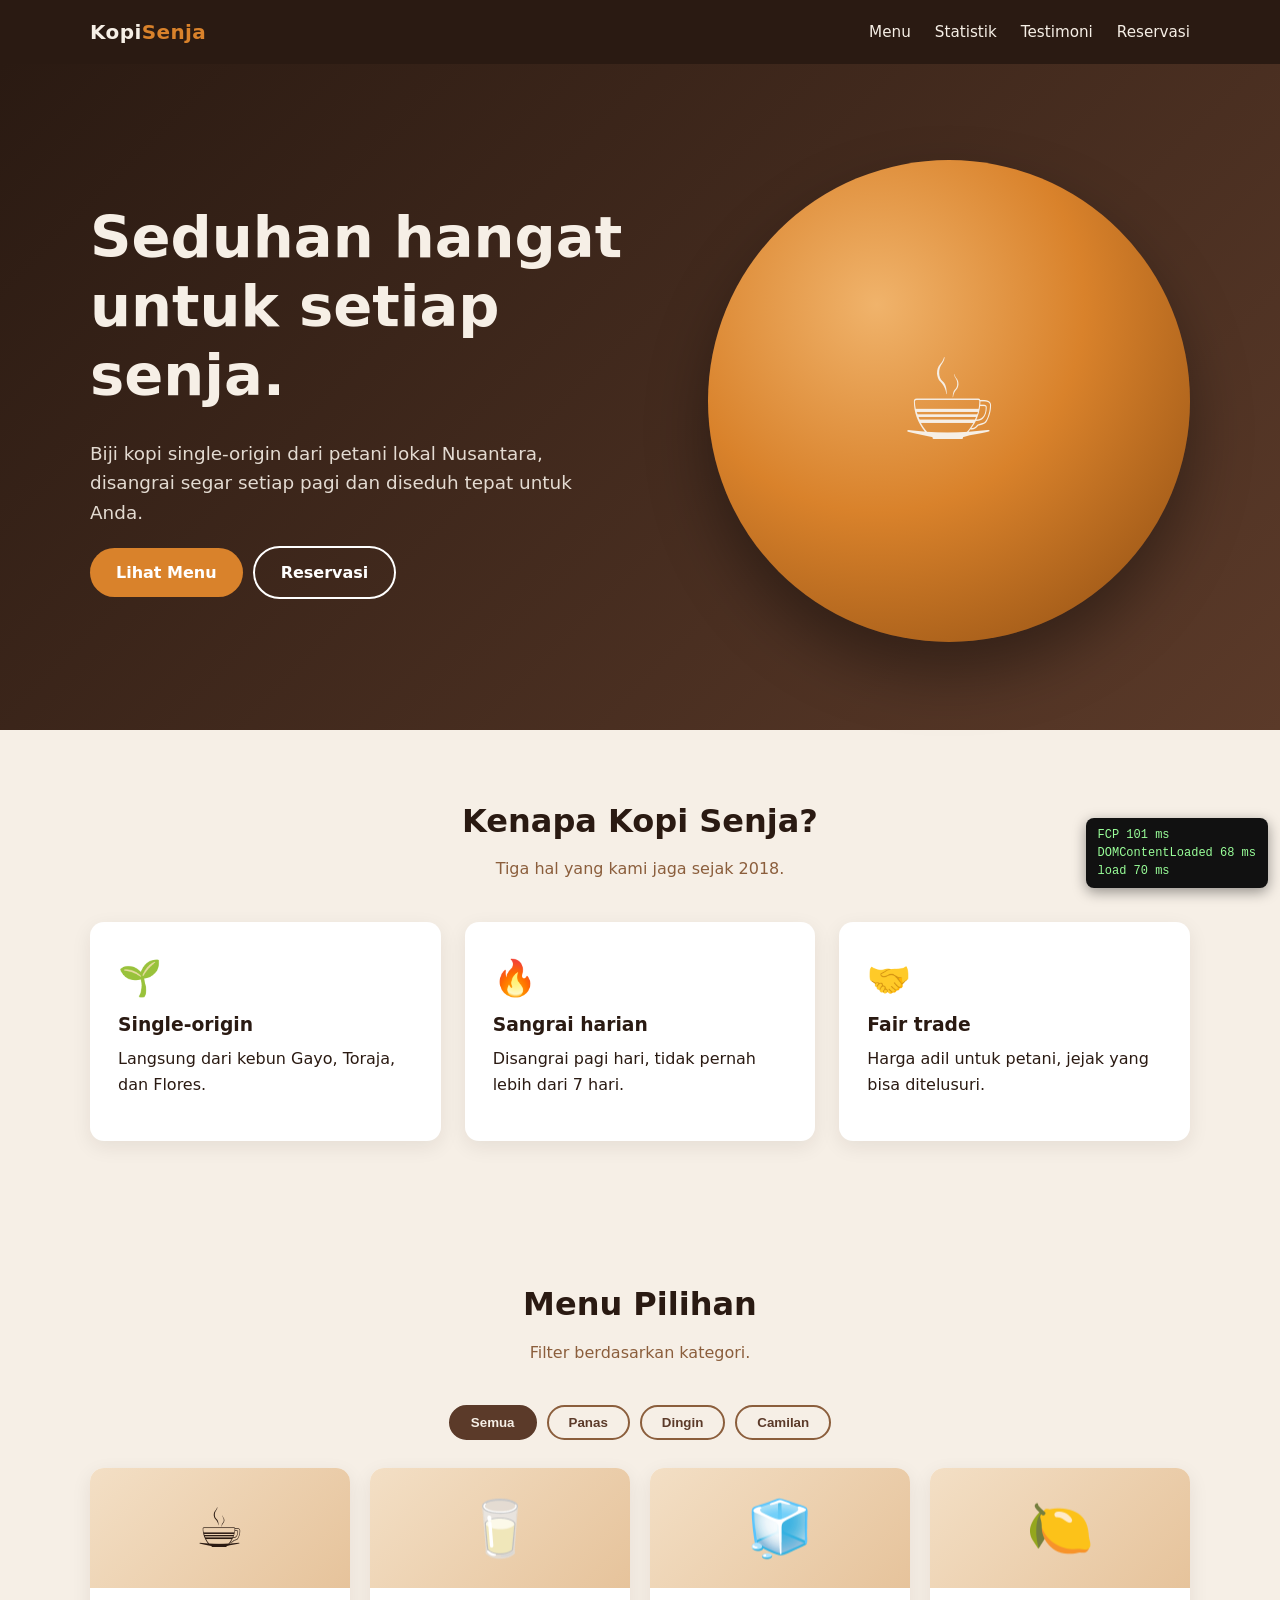
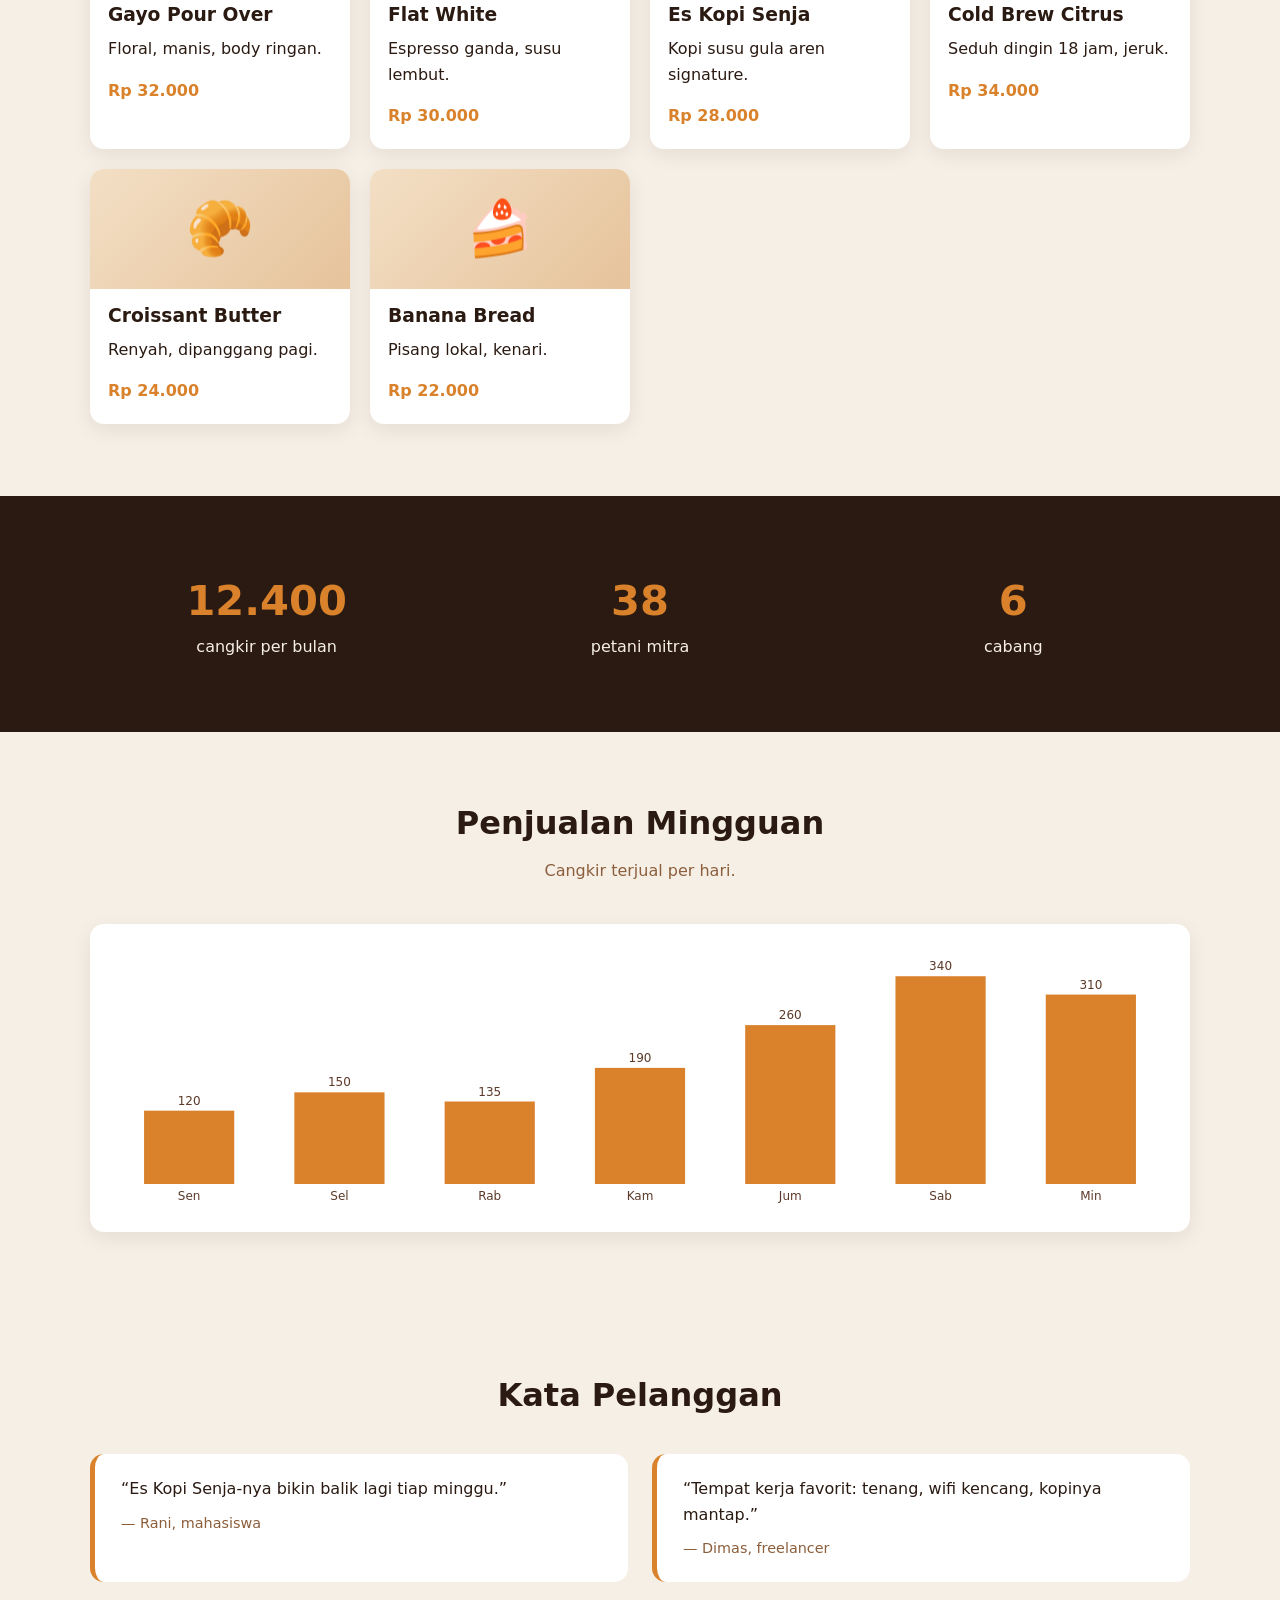
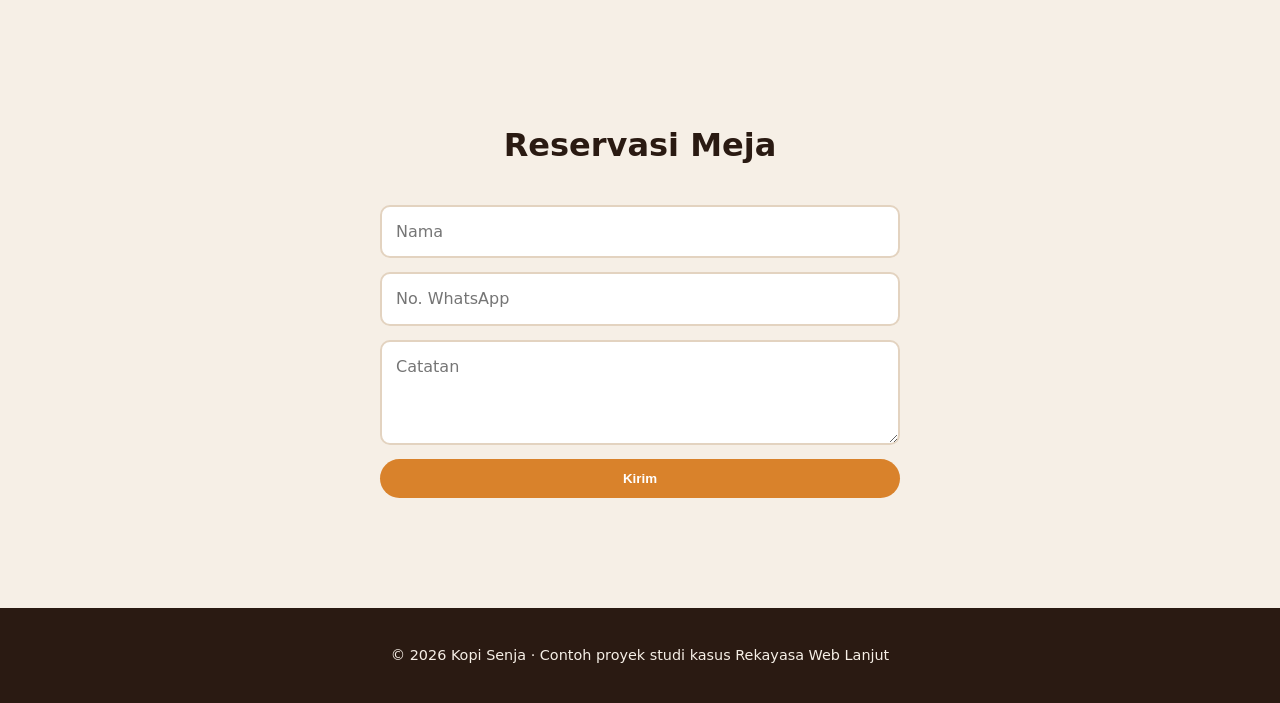
==== after/index.html @ 56c0a33c "first commit" ====
<!DOCTYPE html>
<html lang="id">
<head>
  <meta charset="utf-8">
  <meta name="viewport" content="width=device-width, initial-scale=1">
  <title>Kopi Senja – SESUDAH optimasi</title>

  <!-- 1) Critical CSS inline: tidak ada request CSS di critical path -->
  <style>:root{--coffee-900:#2a1a12;--coffee-700:#5b3a29;--coffee-500:#8b5e3c;--cream:#f6efe6;--accent:#d9822b;--white:#ffffff;--radius:14px}*,*::before,*::after{box-sizing:border-box}html{scroll-behavior:smooth}body{margin:0;font-family:system-ui,-apple-system,"Segoe UI",Roboto,sans-serif;line-height:1.6;color:var(--coffee-900);background:var(--cream)}h1,h2,h3{line-height:1.2;margin:0 0 .5em}h2{font-size:2rem}p{margin:0 0 1em}a{color:inherit;text-decoration:none}img{max-width:100%;display:block}.container{width:min(1100px,100% - 32px);margin-inline:auto}.section{padding:72px 0}.section-title{text-align:center;margin-bottom:40px}.section-title p{color:var(--coffee-500)}.site-header{position:sticky;top:0;z-index:10;background:var(--coffee-900);color:var(--cream)}.site-header .container{display:flex;align-items:center;justify-content:space-between;height:64px}.logo{font-weight:800;font-size:1.25rem;letter-spacing:.02em}.logo span{color:var(--accent)}.nav{display:flex;gap:24px;font-size:.95rem}.nav a:hover{color:var(--accent)}.hero{background:linear-gradient(135deg,var(--coffee-900),var(--coffee-700));color:var(--cream);padding:96px 0 88px}.hero .container{display:grid;grid-template-columns:1.2fr 1fr;gap:40px;align-items:center}.hero h1{font-size:clamp(2.2rem,5vw,3.6rem)}.hero p{font-size:1.15rem;max-width:46ch;opacity:.9}.hero-art{aspect-ratio:1;border-radius:50%;background:radial-gradient(circle at 35% 30%,#f0b36b,var(--accent) 45%,#8a4a10);display:grid;place-items:center;font-size:7rem;box-shadow:0 30px 60px rgba(0,0,0,.35)}.btn{display:inline-block;padding:12px 26px;border-radius:999px;background:var(--accent);color:#fff;font-weight:700;border:0;cursor:pointer}.btn:hover{filter:brightness(1.1)}.btn.ghost{background:transparent;border:2px solid currentColor;margin-left:10px}@media (max-width:760px){.hero .container{grid-template-columns:1fr;text-align:center}.hero p{margin-inline:auto}.hero-art{max-width:240px;margin-inline:auto;font-size:5rem}.nav{display:none}}.badge-metrics{position:fixed;right:12px;bottom:12px;z-index:99;background:#111;color:#9f9;font:12px/1.5 ui-monospace,Menlo,monospace;padding:8px 12px;border-radius:8px;box-shadow:0 4px 14px rgba(0,0,0,.4)}</style>

  <!-- 2) CSS non-kritis: preload lalu dipasang sebagai stylesheet saat selesai -->
  <link rel="preload" href="components.min.css" as="style" onload="this.onload=null;this.rel='stylesheet'">
  <noscript><link rel="stylesheet" href="components.min.css"></noscript>

  <!-- 3) JS tidak lagi memblokir parser -->
  <script src="analytics.min.js" async></script>
  <script src="app.min.js" defer></script>
  <script src="../metrics.js" defer></script>
</head>
<body>
  <header class="site-header">
    <div class="container">
      <a class="logo" href="#">Kopi<span>Senja</span></a>
      <nav class="nav"><a href="#menu">Menu</a><a href="#statistik">Statistik</a><a href="#testimoni">Testimoni</a><a href="#reservasi">Reservasi</a></nav>
    </div>
  </header>

  <section class="hero">
    <div class="container">
      <div>
        <h1>Seduhan hangat untuk setiap senja.</h1>
        <p>Biji kopi single-origin dari petani lokal Nusantara, disangrai segar setiap pagi dan diseduh tepat untuk Anda.</p>
        <a class="btn" href="#menu" data-track="cta-menu">Lihat Menu</a><a class="btn ghost" href="#reservasi">Reservasi</a>
      </div>
      <div class="hero-art" aria-hidden="true">☕</div>
    </div>
  </section>

  <section class="section">
    <div class="container">
      <div class="section-title"><h2>Kenapa Kopi Senja?</h2><p>Tiga hal yang kami jaga sejak 2018.</p></div>
      <div class="features">
        <div class="feature"><div class="icon">🌱</div><h3>Single-origin</h3><p>Langsung dari kebun Gayo, Toraja, dan Flores.</p></div>
        <div class="feature"><div class="icon">🔥</div><h3>Sangrai harian</h3><p>Disangrai pagi hari, tidak pernah lebih dari 7 hari.</p></div>
        <div class="feature"><div class="icon">🤝</div><h3>Fair trade</h3><p>Harga adil untuk petani, jejak yang bisa ditelusuri.</p></div>
      </div>
    </div>
  </section>

  <section class="section" id="menu">
    <div class="container">
      <div class="section-title"><h2>Menu Pilihan</h2><p>Filter berdasarkan kategori.</p></div>
      <div class="menu-tabs">
        <button class="tab active" data-cat="all">Semua</button>
        <button class="tab" data-cat="hot">Panas</button>
        <button class="tab" data-cat="cold">Dingin</button>
        <button class="tab" data-cat="food">Camilan</button>
      </div>
      <div class="menu-grid">
        <article class="menu-card" data-cat="hot"><div class="thumb">☕</div><div class="body"><h3>Gayo Pour Over</h3><p>Floral, manis, body ringan.</p><span class="price">Rp 32.000</span></div></article>
        <article class="menu-card" data-cat="hot"><div class="thumb">🥛</div><div class="body"><h3>Flat White</h3><p>Espresso ganda, susu lembut.</p><span class="price">Rp 30.000</span></div></article>
        <article class="menu-card" data-cat="cold"><div class="thumb">🧊</div><div class="body"><h3>Es Kopi Senja</h3><p>Kopi susu gula aren signature.</p><span class="price">Rp 28.000</span></div></article>
        <article class="menu-card" data-cat="cold"><div class="thumb">🍋</div><div class="body"><h3>Cold Brew Citrus</h3><p>Seduh dingin 18 jam, jeruk.</p><span class="price">Rp 34.000</span></div></article>
        <article class="menu-card" data-cat="food"><div class="thumb">🥐</div><div class="body"><h3>Croissant Butter</h3><p>Renyah, dipanggang pagi.</p><span class="price">Rp 24.000</span></div></article>
        <article class="menu-card" data-cat="food"><div class="thumb">🍰</div><div class="body"><h3>Banana Bread</h3><p>Pisang lokal, kenari.</p><span class="price">Rp 22.000</span></div></article>
      </div>
    </div>
  </section>

  <section class="section stats" id="statistik">
    <div class="container stats-grid">
      <div><strong data-count="12400">0</strong>cangkir per bulan</div>
      <div><strong data-count="38">0</strong>petani mitra</div>
      <div><strong data-count="6">0</strong>cabang</div>
    </div>
  </section>

  <section class="section">
    <div class="container">
      <div class="section-title"><h2>Penjualan Mingguan</h2><p>Cangkir terjual per hari.</p></div>
      <div class="chart-box" id="chart"><div class="chart-placeholder">Memuat grafik…</div></div>
    </div>
  </section>

  <section class="section" id="testimoni">
    <div class="container">
      <div class="section-title"><h2>Kata Pelanggan</h2></div>
      <div class="testimonials">
        <blockquote>“Es Kopi Senja-nya bikin balik lagi tiap minggu.”<footer>— Rani, mahasiswa</footer></blockquote>
        <blockquote>“Tempat kerja favorit: tenang, wifi kencang, kopinya mantap.”<footer>— Dimas, freelancer</footer></blockquote>
      </div>
    </div>
  </section>

  <section class="section" id="reservasi">
    <div class="container">
      <div class="section-title"><h2>Reservasi Meja</h2></div>
      <form class="form" id="reserve">
        <input name="name" placeholder="Nama" required>
        <input name="phone" placeholder="No. WhatsApp" required>
        <textarea name="note" rows="3" placeholder="Catatan"></textarea>
        <button class="btn" type="submit" data-track="reserve">Kirim</button>
        <div class="form-msg" id="form-msg"></div>
      </form>
    </div>
  </section>

  <footer class="site-footer"><div class="container">© 2026 Kopi Senja · Contoh proyek studi kasus Rekayasa Web Lanjut</div></footer>
</body>
</html>
---- after/components.min.css ----
.features{display:grid;grid-template-columns:repeat(3,1fr);gap:24px}.feature{background:var(--white);border-radius:var(--radius);padding:28px;box-shadow:0 6px 20px rgba(42,26,18,.08)}.feature .icon{font-size:2.2rem;margin-bottom:8px}.menu-tabs{display:flex;justify-content:center;gap:10px;margin-bottom:28px;flex-wrap:wrap}.tab{padding:8px 20px;border-radius:999px;border:2px solid var(--coffee-500);background:transparent;color:var(--coffee-700);cursor:pointer;font-weight:600}.tab.active,.tab:hover{background:var(--coffee-700);color:var(--cream);border-color:var(--coffee-700)}.menu-grid{display:grid;grid-template-columns:repeat(auto-fill,minmax(240px,1fr));gap:20px}.menu-card{background:var(--white);border-radius:var(--radius);overflow:hidden;box-shadow:0 6px 20px rgba(42,26,18,.08);transition:transform .2s}.menu-card:hover{transform:translateY(-4px)}.menu-card .thumb{height:120px;display:grid;place-items:center;font-size:3.4rem;background:linear-gradient(135deg,#f3dfc5,#e6c39b)}.menu-card .body{padding:16px 18px 20px}.menu-card .price{color:var(--accent);font-weight:800}.menu-card.hidden{display:none}.stats{background:var(--coffee-900);color:var(--cream)}.stats-grid{display:grid;grid-template-columns:repeat(3,1fr);gap:20px;text-align:center}.stats-grid strong{display:block;font-size:2.6rem;color:var(--accent)}.chart-box{background:var(--white);border-radius:var(--radius);padding:24px;box-shadow:0 6px 20px rgba(42,26,18,.08)}.chart-box canvas{width:100%;height:260px;display:block}.chart-placeholder{height:260px;display:grid;place-items:center;color:var(--coffee-500)}.testimonials{display:grid;grid-template-columns:repeat(2,1fr);gap:24px}blockquote{margin:0;background:var(--white);border-left:5px solid var(--accent);border-radius:var(--radius);padding:22px 26px}blockquote footer{margin-top:10px;font-size:.9rem;color:var(--coffee-500)}.form{max-width:520px;margin:0 auto;display:grid;gap:14px}.form input,.form textarea{width:100%;padding:12px 14px;border:2px solid #e3d3c0;border-radius:10px;font:inherit;background:#fff}.form input:focus,.form textarea:focus{outline:none;border-color:var(--accent)}.form-msg{text-align:center;font-weight:600;color:#1b7f3b;min-height:1.5em}.site-footer{background:var(--coffee-900);color:var(--cream);padding:36px 0;text-align:center;font-size:.9rem}@media (max-width:760px){.features,.testimonials,.stats-grid{grid-template-columns:1fr}}
---- after/components.min.css ----
.features{display:grid;grid-template-columns:repeat(3,1fr);gap:24px}.feature{background:var(--white);border-radius:var(--radius);padding:28px;box-shadow:0 6px 20px rgba(42,26,18,.08)}.feature .icon{font-size:2.2rem;margin-bottom:8px}.menu-tabs{display:flex;justify-content:center;gap:10px;margin-bottom:28px;flex-wrap:wrap}.tab{padding:8px 20px;border-radius:999px;border:2px solid var(--coffee-500);background:transparent;color:var(--coffee-700);cursor:pointer;font-weight:600}.tab.active,.tab:hover{background:var(--coffee-700);color:var(--cream);border-color:var(--coffee-700)}.menu-grid{display:grid;grid-template-columns:repeat(auto-fill,minmax(240px,1fr));gap:20px}.menu-card{background:var(--white);border-radius:var(--radius);overflow:hidden;box-shadow:0 6px 20px rgba(42,26,18,.08);transition:transform .2s}.menu-card:hover{transform:translateY(-4px)}.menu-card .thumb{height:120px;display:grid;place-items:center;font-size:3.4rem;background:linear-gradient(135deg,#f3dfc5,#e6c39b)}.menu-card .body{padding:16px 18px 20px}.menu-card .price{color:var(--accent);font-weight:800}.menu-card.hidden{display:none}.stats{background:var(--coffee-900);color:var(--cream)}.stats-grid{display:grid;grid-template-columns:repeat(3,1fr);gap:20px;text-align:center}.stats-grid strong{display:block;font-size:2.6rem;color:var(--accent)}.chart-box{background:var(--white);border-radius:var(--radius);padding:24px;box-shadow:0 6px 20px rgba(42,26,18,.08)}.chart-box canvas{width:100%;height:260px;display:block}.chart-placeholder{height:260px;display:grid;place-items:center;color:var(--coffee-500)}.testimonials{display:grid;grid-template-columns:repeat(2,1fr);gap:24px}blockquote{margin:0;background:var(--white);border-left:5px solid var(--accent);border-radius:var(--radius);padding:22px 26px}blockquote footer{margin-top:10px;font-size:.9rem;color:var(--coffee-500)}.form{max-width:520px;margin:0 auto;display:grid;gap:14px}.form input,.form textarea{width:100%;padding:12px 14px;border:2px solid #e3d3c0;border-radius:10px;font:inherit;background:#fff}.form input:focus,.form textarea:focus{outline:none;border-color:var(--accent)}.form-msg{text-align:center;font-weight:600;color:#1b7f3b;min-height:1.5em}.site-footer{background:var(--coffee-900);color:var(--cream);padding:36px 0;text-align:center;font-size:.9rem}@media (max-width:760px){.features,.testimonials,.stats-grid{grid-template-columns:1fr}}
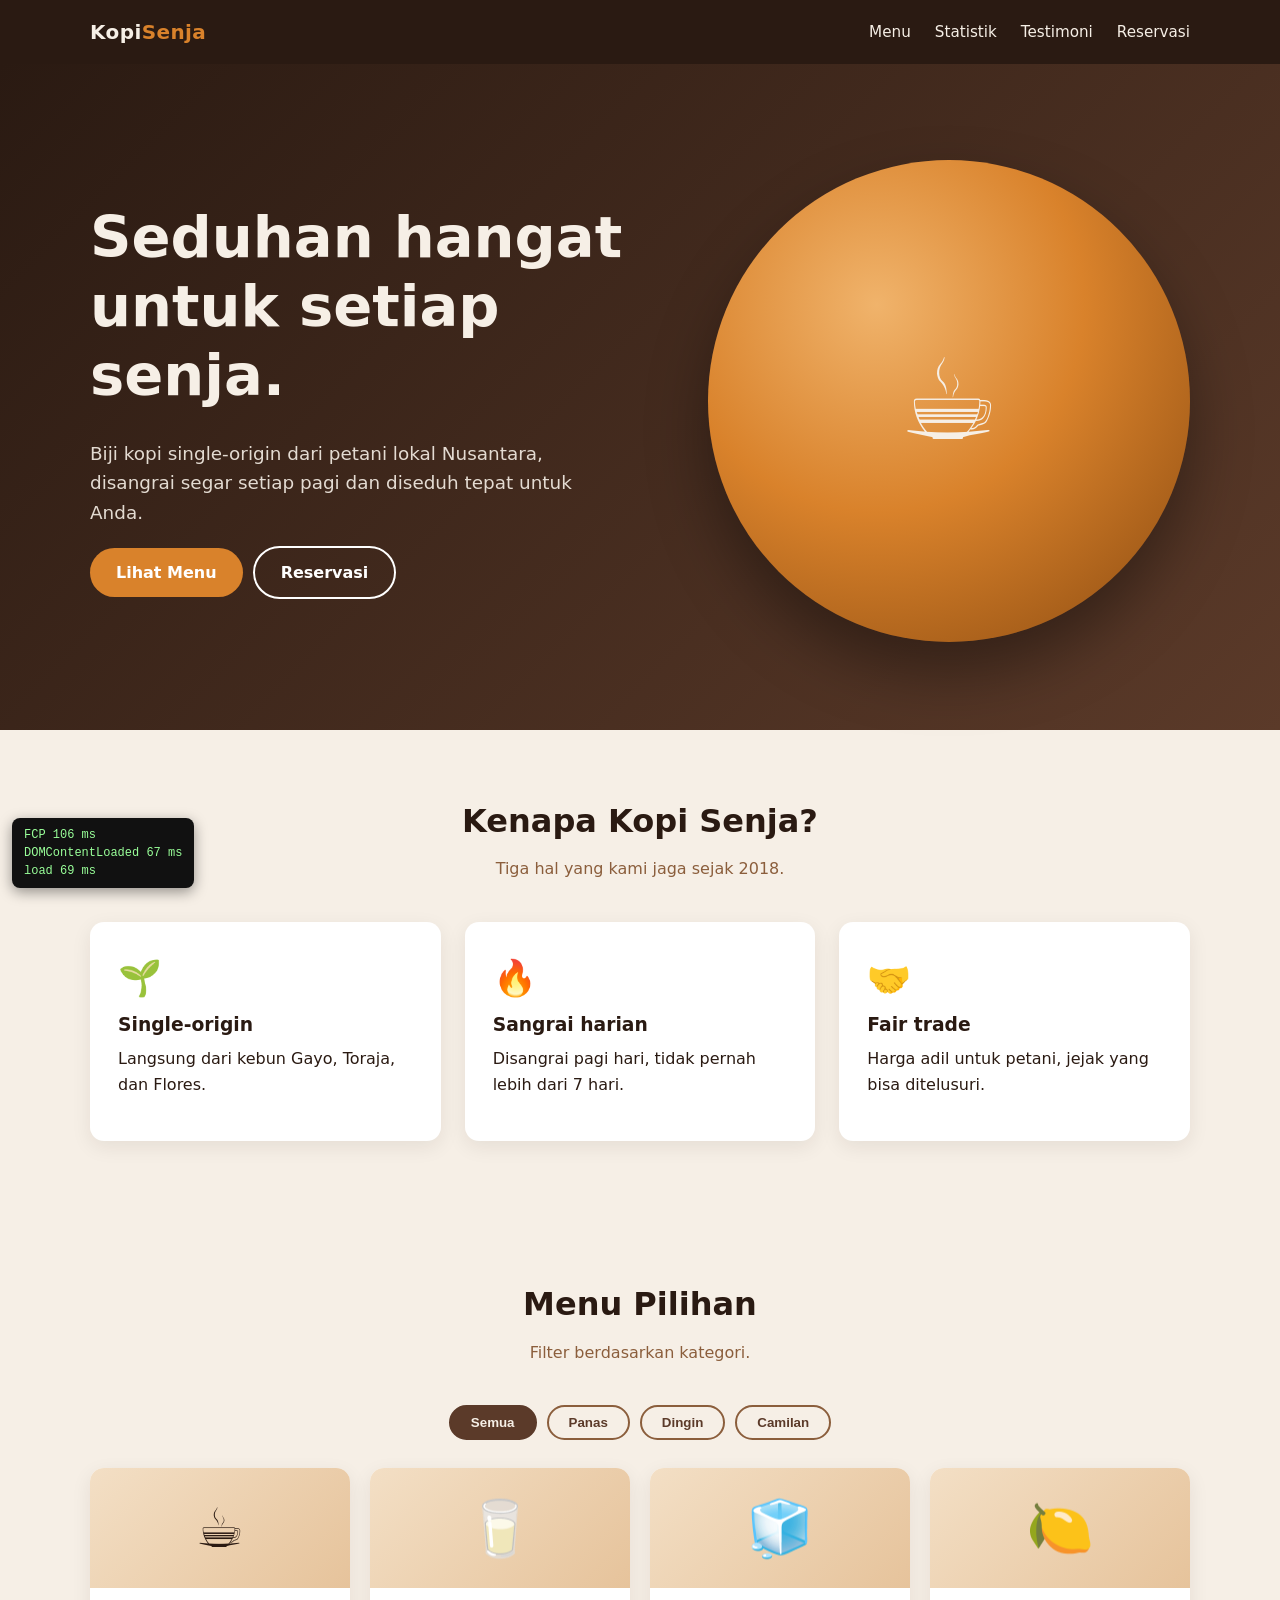
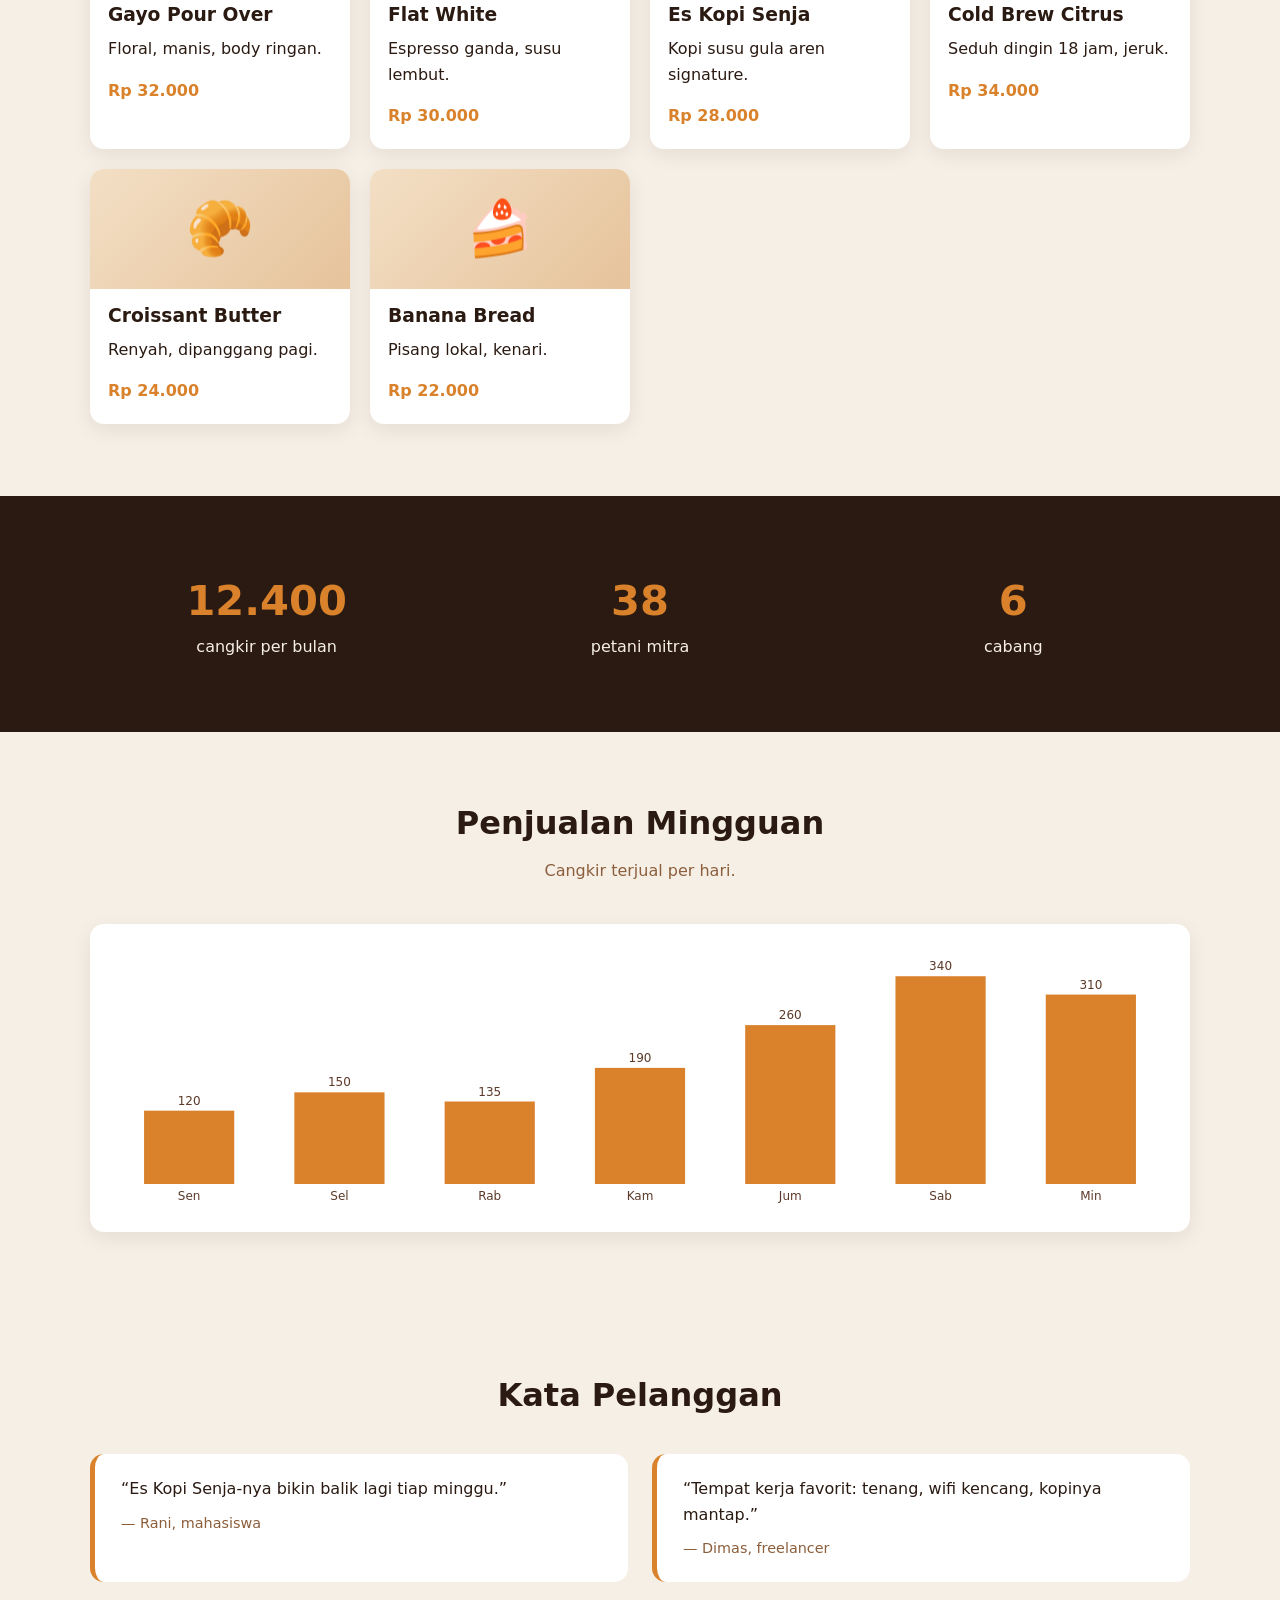
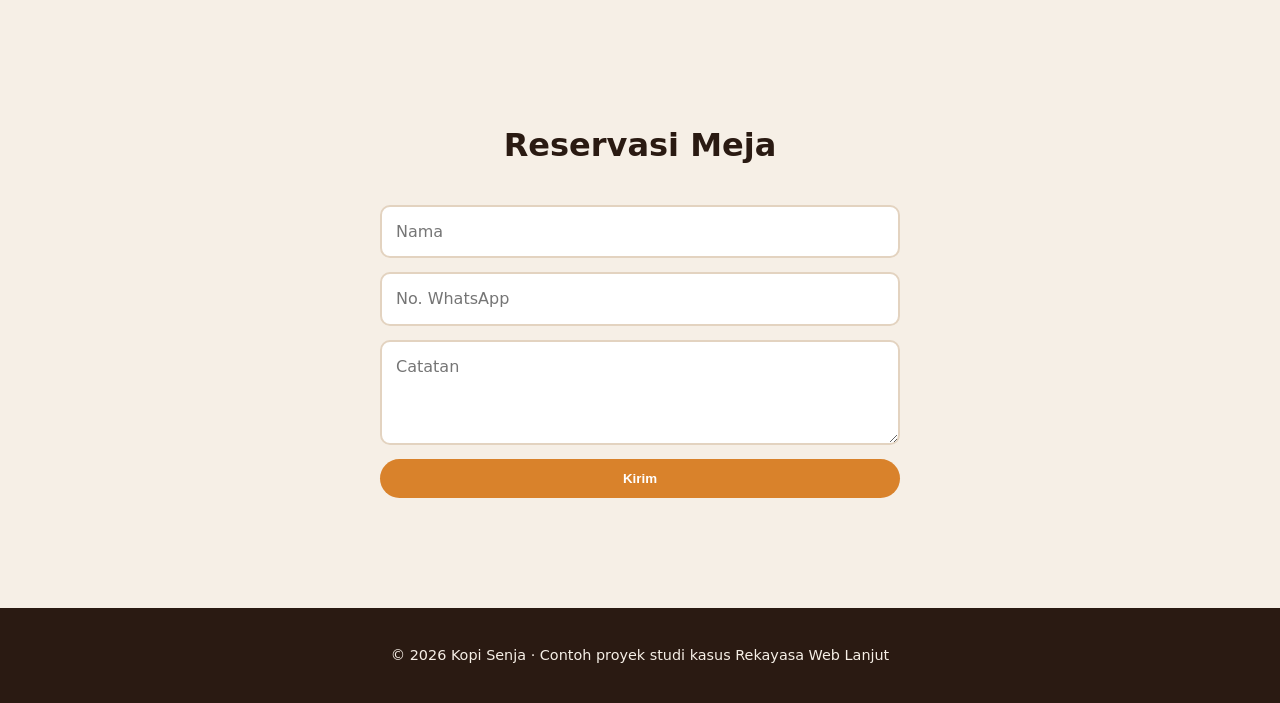
==== commit 25b19b49: "update" ====
--- a/after/index.html
+++ b/after/index.html
@@ -6,7 +6,7 @@
   <title>Kopi Senja – SESUDAH optimasi</title>
 
   <!-- 1) Critical CSS inline: tidak ada request CSS di critical path -->
-  <style>:root{--coffee-900:#2a1a12;--coffee-700:#5b3a29;--coffee-500:#8b5e3c;--cream:#f6efe6;--accent:#d9822b;--white:#ffffff;--radius:14px}*,*::before,*::after{box-sizing:border-box}html{scroll-behavior:smooth}body{margin:0;font-family:system-ui,-apple-system,"Segoe UI",Roboto,sans-serif;line-height:1.6;color:var(--coffee-900);background:var(--cream)}h1,h2,h3{line-height:1.2;margin:0 0 .5em}h2{font-size:2rem}p{margin:0 0 1em}a{color:inherit;text-decoration:none}img{max-width:100%;display:block}.container{width:min(1100px,100% - 32px);margin-inline:auto}.section{padding:72px 0}.section-title{text-align:center;margin-bottom:40px}.section-title p{color:var(--coffee-500)}.site-header{position:sticky;top:0;z-index:10;background:var(--coffee-900);color:var(--cream)}.site-header .container{display:flex;align-items:center;justify-content:space-between;height:64px}.logo{font-weight:800;font-size:1.25rem;letter-spacing:.02em}.logo span{color:var(--accent)}.nav{display:flex;gap:24px;font-size:.95rem}.nav a:hover{color:var(--accent)}.hero{background:linear-gradient(135deg,var(--coffee-900),var(--coffee-700));color:var(--cream);padding:96px 0 88px}.hero .container{display:grid;grid-template-columns:1.2fr 1fr;gap:40px;align-items:center}.hero h1{font-size:clamp(2.2rem,5vw,3.6rem)}.hero p{font-size:1.15rem;max-width:46ch;opacity:.9}.hero-art{aspect-ratio:1;border-radius:50%;background:radial-gradient(circle at 35% 30%,#f0b36b,var(--accent) 45%,#8a4a10);display:grid;place-items:center;font-size:7rem;box-shadow:0 30px 60px rgba(0,0,0,.35)}.btn{display:inline-block;padding:12px 26px;border-radius:999px;background:var(--accent);color:#fff;font-weight:700;border:0;cursor:pointer}.btn:hover{filter:brightness(1.1)}.btn.ghost{background:transparent;border:2px solid currentColor;margin-left:10px}@media (max-width:760px){.hero .container{grid-template-columns:1fr;text-align:center}.hero p{margin-inline:auto}.hero-art{max-width:240px;margin-inline:auto;font-size:5rem}.nav{display:none}}.badge-metrics{position:fixed;right:12px;bottom:12px;z-index:99;background:#111;color:#9f9;font:12px/1.5 ui-monospace,Menlo,monospace;padding:8px 12px;border-radius:8px;box-shadow:0 4px 14px rgba(0,0,0,.4)}</style>
+  <style>:root{--coffee-900:#2a1a12;--coffee-700:#5b3a29;--coffee-500:#8b5e3c;--cream:#f6efe6;--accent:#d9822b;--white:#ffffff;--radius:14px}*,*::before,*::after{box-sizing:border-box}html{scroll-behavior:smooth}body{margin:0;font-family:system-ui,-apple-system,"Segoe UI",Roboto,sans-serif;line-height:1.6;color:var(--coffee-900);background:var(--cream)}h1,h2,h3{line-height:1.2;margin:0 0 .5em}h2{font-size:2rem}p{margin:0 0 1em}a{color:inherit;text-decoration:none}img{max-width:100%;display:block}.container{width:min(1100px,100% - 32px);margin-inline:auto}.section{padding:72px 0}.section-title{text-align:center;margin-bottom:40px}.section-title p{color:var(--coffee-500)}.site-header{position:sticky;top:0;z-index:10;background:var(--coffee-900);color:var(--cream)}.site-header .container{display:flex;align-items:center;justify-content:space-between;height:64px}.logo{font-weight:800;font-size:1.25rem;letter-spacing:.02em}.logo span{color:var(--accent)}.nav{display:flex;gap:24px;font-size:.95rem}.nav a:hover{color:var(--accent)}.hero{background:linear-gradient(135deg,var(--coffee-900),var(--coffee-700));color:var(--cream);padding:96px 0 88px}.hero .container{display:grid;grid-template-columns:1.2fr 1fr;gap:40px;align-items:center}.hero h1{font-size:clamp(2.2rem,5vw,3.6rem)}.hero p{font-size:1.15rem;max-width:46ch;opacity:.9}.hero-art{aspect-ratio:1;border-radius:50%;background:radial-gradient(circle at 35% 30%,#f0b36b,var(--accent) 45%,#8a4a10);display:grid;place-items:center;font-size:7rem;box-shadow:0 30px 60px rgba(0,0,0,.35)}.btn{display:inline-block;padding:12px 26px;border-radius:999px;background:var(--accent);color:#fff;font-weight:700;border:0;cursor:pointer}.btn:hover{filter:brightness(1.1)}.btn.ghost{background:transparent;border:2px solid currentColor;margin-left:10px}@media (max-width:760px){.hero .container{grid-template-columns:1fr;text-align:center}.hero p{margin-inline:auto}.hero-art{max-width:240px;margin-inline:auto;font-size:5rem}.nav{display:none}}.badge-metrics{position:fixed;left:12px;bottom:12px;z-index:99;background:#111;color:#9f9;font:12px/1.5 ui-monospace,Menlo,monospace;padding:8px 12px;border-radius:8px;box-shadow:0 4px 14px rgba(0,0,0,.4)}</style>
 
   <!-- 2) CSS non-kritis: preload lalu dipasang sebagai stylesheet saat selesai -->
   <link rel="preload" href="components.min.css" as="style" onload="this.onload=null;this.rel='stylesheet'">
